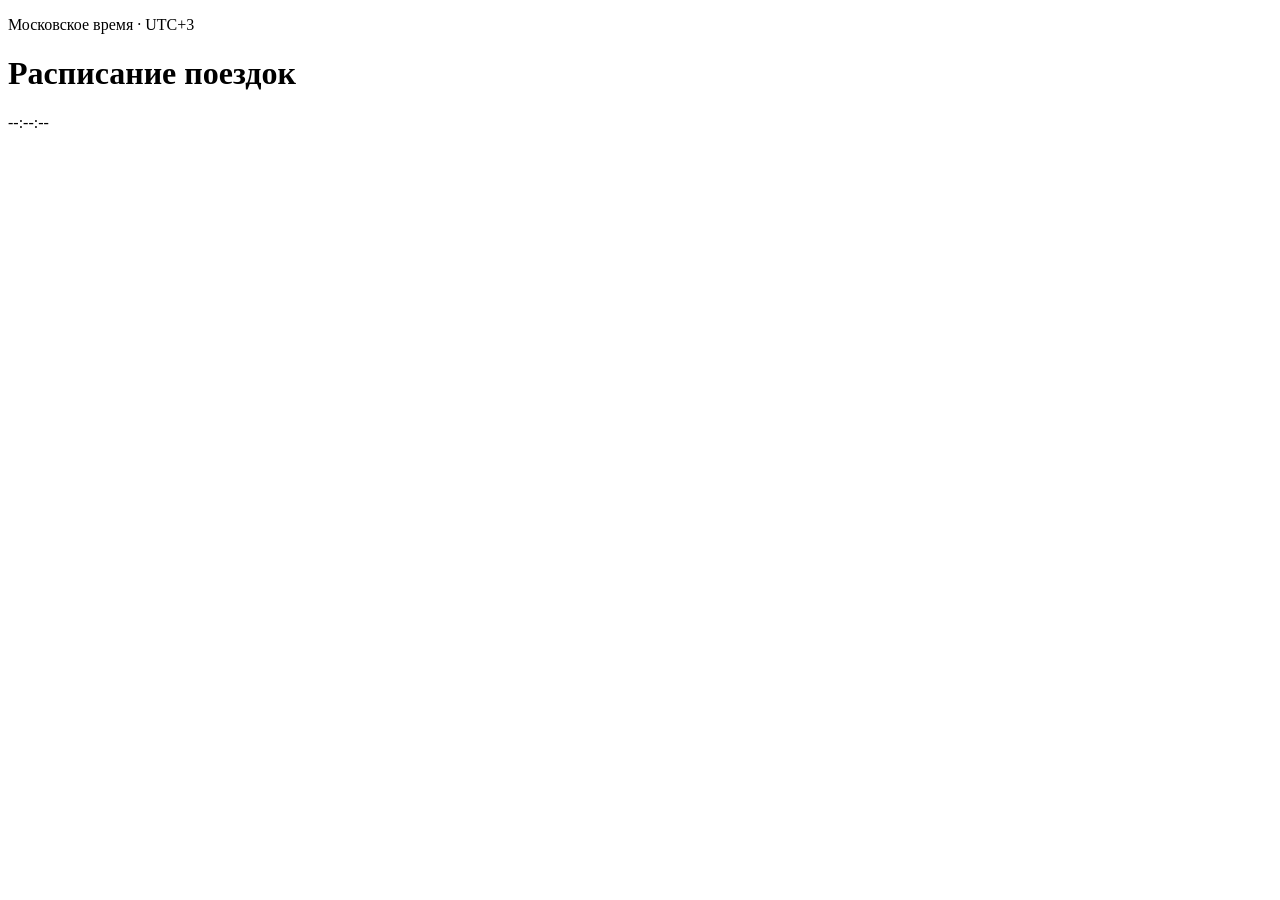
==== intex.html @ 8486a846 "Create intex.html" ====
<!DOCTYPE html>
<html lang="ru">
<head>
  <meta charset="UTF-8">
  <meta name="viewport" content="width=device-width, initial-scale=1.0, viewport-fit=cover">
  <meta name="theme-color" content="#0a0e17">
  <title>Живые поезда · MSK</title>
  <link rel="preconnect" href="https://fonts.googleapis.com">
  <link rel="preconnect" href="https://fonts.gstatic.com" crossorigin>
  <link href="https://fonts.googleapis.com/css2?family=JetBrains+Mono:wght@400;600;700&family=Manrope:wght@400;600;700;800&display=swap" rel="stylesheet">
  <link rel="stylesheet" href="css/styles.css">
</head>
<body>
  <div class="ambient" aria-hidden="true">
    <div class="ambient__orb ambient__orb--1"></div>
    <div class="ambient__orb ambient__orb--2"></div>
    <div class="ambient__grid"></div>
  </div>

  <main class="dashboard">
    <header class="dashboard__header">
      <p class="dashboard__eyebrow">Московское время · UTC+3</p>
      <h1 class="dashboard__title">Расписание поездок</h1>
      <time class="dashboard__clock" id="msk-clock" datetime="">--:--:--</time>
    </header>

    <section class="cards" id="trip-cards" aria-live="polite"></section>
  </main>

  <script type="module" src="js/app.js"></script>
</body>
</html>
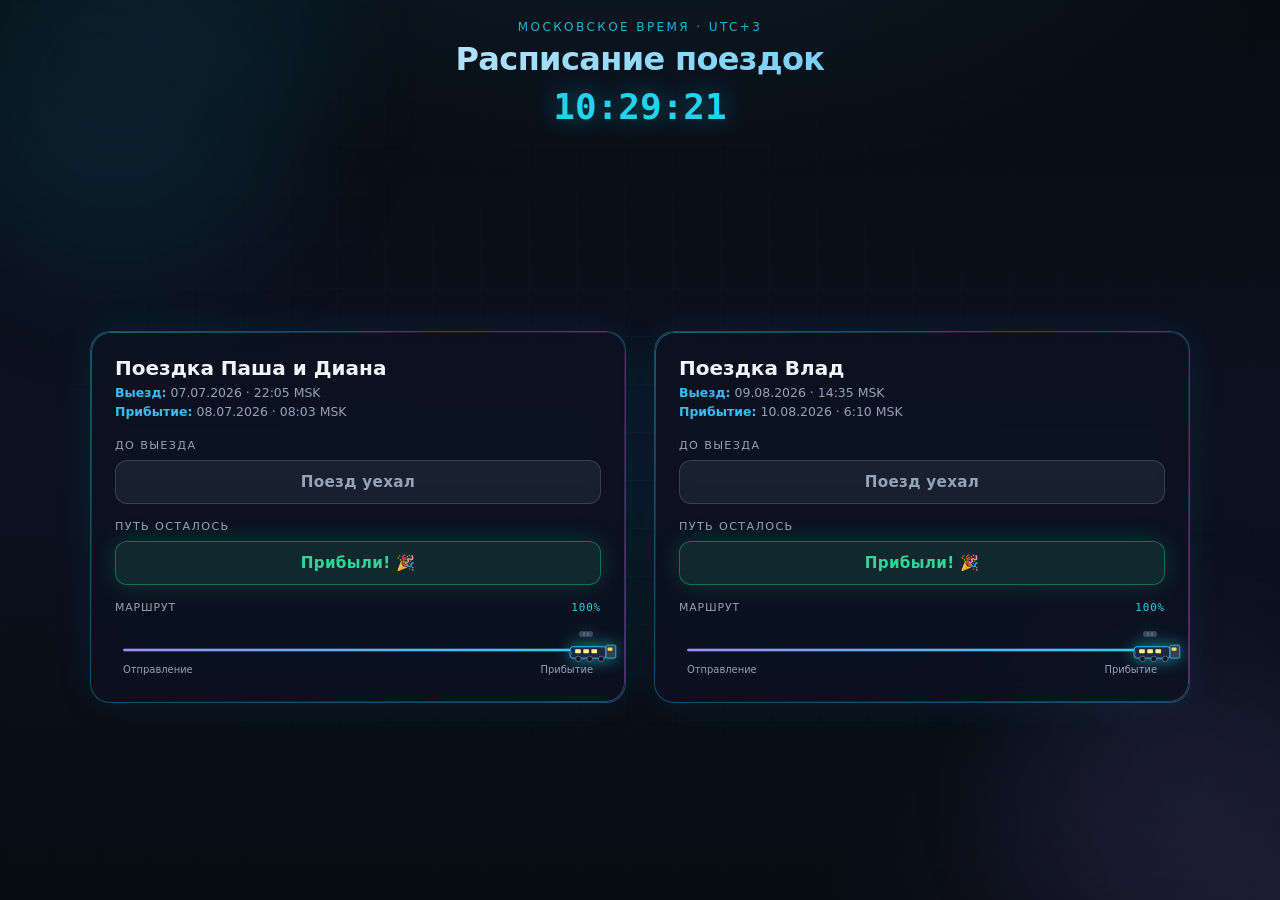
==== commit 58093bf1: "Update intex.html" ====
--- a/intex.html
+++ b/intex.html
@@ -8,7 +8,7 @@
   <link rel="preconnect" href="https://fonts.googleapis.com">
   <link rel="preconnect" href="https://fonts.gstatic.com" crossorigin>
   <link href="https://fonts.googleapis.com/css2?family=JetBrains+Mono:wght@400;600;700&family=Manrope:wght@400;600;700;800&display=swap" rel="stylesheet">
-  <link rel="stylesheet" href="css/styles.css">
+  <link rel="stylesheet" href="./style.css">
 </head>
 <body>
   <div class="ambient" aria-hidden="true">
@@ -27,6 +27,6 @@
     <section class="cards" id="trip-cards" aria-live="polite"></section>
   </main>
 
-  <script type="module" src="js/app.js"></script>
+  <script type="module" src="./app.js"></script>
 </body>
 </html>
--- a/style.css
+++ b/style.css
@@ -0,0 +1,473 @@
+/* ── Design tokens ─────────────────────────────────────────── */
+:root {
+  --bg-deep: #070b12;
+  --bg-card: rgba(12, 18, 32, 0.72);
+  --border-glow: rgba(56, 189, 248, 0.35);
+  --accent-cyan: #22d3ee;
+  --accent-purple: #a78bfa;
+  --accent-blue: #38bdf8;
+  --text-primary: #f1f5f9;
+  --text-muted: #94a3b8;
+  --success: #34d399;
+  --warning: #fbbf24;
+  --radius-lg: 20px;
+  --radius-md: 12px;
+  --font-ui: "Manrope", system-ui, sans-serif;
+  --font-mono: "JetBrains Mono", ui-monospace, monospace;
+  --shadow-glow: 0 0 40px rgba(34, 211, 238, 0.08);
+  --safe-top: env(safe-area-inset-top, 0px);
+  --safe-bottom: env(safe-area-inset-bottom, 0px);
+}
+
+*, *::before, *::after { box-sizing: border-box; }
+
+html, body {
+  margin: 0;
+  min-height: 100%;
+  min-height: 100svh;
+  overflow-x: hidden;
+}
+
+body {
+  font-family: var(--font-ui);
+  color: var(--text-primary);
+  background: var(--bg-deep);
+  background-image:
+    radial-gradient(ellipse 120% 80% at 50% -20%, rgba(56, 189, 248, 0.12), transparent 50%),
+    radial-gradient(ellipse 80% 60% at 100% 100%, rgba(167, 139, 250, 0.1), transparent 45%),
+    linear-gradient(180deg, #070b12 0%, #0c1220 50%, #070b12 100%);
+}
+
+/* ── Ambient background ────────────────────────────────────── */
+.ambient {
+  position: fixed;
+  inset: 0;
+  pointer-events: none;
+  z-index: 0;
+  overflow: hidden;
+}
+
+.ambient__orb {
+  position: absolute;
+  border-radius: 50%;
+  filter: blur(80px);
+  opacity: 0.4;
+  animation: float 18s ease-in-out infinite;
+}
+
+.ambient__orb--1 {
+  width: 40vmin;
+  height: 40vmin;
+  top: -10%;
+  left: -5%;
+  background: rgba(34, 211, 238, 0.25);
+}
+
+.ambient__orb--2 {
+  width: 35vmin;
+  height: 35vmin;
+  bottom: -5%;
+  right: -5%;
+  background: rgba(167, 139, 250, 0.2);
+  animation-delay: -9s;
+}
+
+.ambient__grid {
+  position: absolute;
+  inset: 0;
+  background-image:
+    linear-gradient(rgba(56, 189, 248, 0.03) 1px, transparent 1px),
+    linear-gradient(90deg, rgba(56, 189, 248, 0.03) 1px, transparent 1px);
+  background-size: 48px 48px;
+  mask-image: radial-gradient(ellipse 80% 70% at 50% 50%, black, transparent);
+}
+
+@keyframes float {
+  0%, 100% { transform: translate(0, 0) scale(1); }
+  50% { transform: translate(3%, 2%) scale(1.05); }
+}
+
+/* ── Dashboard layout ──────────────────────────────────────── */
+.dashboard {
+  position: relative;
+  z-index: 1;
+  min-height: 100svh;
+  display: flex;
+  flex-direction: column;
+  padding:
+    calc(1.25rem + var(--safe-top))
+    clamp(1rem, 4vw, 2.5rem)
+    calc(1.25rem + var(--safe-bottom));
+  gap: clamp(1rem, 3vh, 2rem);
+}
+
+.dashboard__header {
+  text-align: center;
+  flex-shrink: 0;
+}
+
+.dashboard__eyebrow {
+  margin: 0 0 0.35rem;
+  font-size: 0.75rem;
+  letter-spacing: 0.2em;
+  text-transform: uppercase;
+  color: var(--accent-cyan);
+  opacity: 0.85;
+}
+
+.dashboard__title {
+  margin: 0 0 0.5rem;
+  font-size: clamp(1.35rem, 4vw, 2rem);
+  font-weight: 800;
+  letter-spacing: -0.02em;
+  background: linear-gradient(135deg, var(--text-primary), var(--accent-blue));
+  -webkit-background-clip: text;
+  background-clip: text;
+  color: transparent;
+}
+
+.dashboard__clock {
+  display: block;
+  font-family: var(--font-mono);
+  font-size: clamp(1.5rem, 5vw, 2.25rem);
+  font-weight: 700;
+  color: var(--accent-cyan);
+  text-shadow: 0 0 24px rgba(34, 211, 238, 0.45);
+  font-variant-numeric: tabular-nums;
+}
+
+/* ── Cards grid ────────────────────────────────────────────── */
+.cards {
+  flex: 1;
+  display: grid;
+  grid-template-columns: repeat(auto-fit, minmax(min(100%, 340px), 1fr));
+  gap: clamp(1rem, 2.5vw, 1.75rem);
+  align-content: center;
+  max-width: 1100px;
+  width: 100%;
+  margin: 0 auto;
+}
+
+.trip-card {
+  position: relative;
+  padding: clamp(1.1rem, 3vw, 1.5rem);
+  border-radius: var(--radius-lg);
+  background: var(--bg-card);
+  border: 1px solid var(--border-glow);
+  box-shadow: var(--shadow-glow), inset 0 1px 0 rgba(255, 255, 255, 0.04);
+  backdrop-filter: blur(16px);
+  overflow: hidden;
+  animation: card-in 0.6s ease backwards;
+}
+
+.trip-card:nth-child(2) { animation-delay: 0.12s; }
+
+.trip-card::before {
+  content: "";
+  position: absolute;
+  inset: 0;
+  border-radius: inherit;
+  padding: 1px;
+  background: linear-gradient(135deg, rgba(34, 211, 238, 0.4), transparent 40%, rgba(167, 139, 250, 0.35));
+  -webkit-mask: linear-gradient(#fff 0 0) content-box, linear-gradient(#fff 0 0);
+  mask: linear-gradient(#fff 0 0) content-box, linear-gradient(#fff 0 0);
+  -webkit-mask-composite: xor;
+  mask-composite: exclude;
+  pointer-events: none;
+}
+
+@keyframes card-in {
+  from { opacity: 0; transform: translateY(16px); }
+  to { opacity: 1; transform: translateY(0); }
+}
+
+.trip-card__title {
+  margin: 0 0 0.25rem;
+  font-size: clamp(1.05rem, 2.8vw, 1.25rem);
+  font-weight: 700;
+}
+
+.trip-card__meta {
+  margin: 0 0 1.1rem;
+  font-size: 0.78rem;
+  color: var(--text-muted);
+  line-height: 1.5;
+}
+
+.trip-card__meta strong {
+  color: var(--accent-blue);
+  font-weight: 600;
+}
+
+/* ── Timer blocks ──────────────────────────────────────────── */
+.timer-block {
+  margin-bottom: 1rem;
+}
+
+.timer-block__label {
+  margin: 0 0 0.5rem;
+  font-size: 0.7rem;
+  letter-spacing: 0.12em;
+  text-transform: uppercase;
+  color: var(--text-muted);
+}
+
+.timer-grid {
+  display: grid;
+  grid-template-columns: repeat(4, 1fr);
+  gap: 0.45rem;
+}
+
+.timer-unit {
+  text-align: center;
+}
+
+.timer-unit__value {
+  position: relative;
+  display: flex;
+  align-items: center;
+  justify-content: center;
+  min-height: 2.75rem;
+  border-radius: var(--radius-md);
+  background: rgba(0, 0, 0, 0.35);
+  border: 1px solid rgba(56, 189, 248, 0.15);
+  font-family: var(--font-mono);
+  font-size: clamp(1.1rem, 3.5vw, 1.45rem);
+  font-weight: 700;
+  font-variant-numeric: tabular-nums;
+  color: var(--text-primary);
+  overflow: hidden;
+}
+
+.timer-unit__value.is-glow {
+  animation: pulse-glow 2s ease-in-out infinite;
+  color: var(--accent-cyan);
+  text-shadow: 0 0 12px rgba(34, 211, 238, 0.6);
+}
+
+@keyframes pulse-glow {
+  0%, 100% { box-shadow: 0 0 8px rgba(34, 211, 238, 0.15); }
+  50% { box-shadow: 0 0 20px rgba(34, 211, 238, 0.35); }
+}
+
+/* Flip animation on digit change */
+.timer-unit__value.is-flip {
+  animation: digit-flip 0.35s ease;
+}
+
+@keyframes digit-flip {
+  0% { transform: rotateX(0deg); opacity: 1; }
+  45% { transform: rotateX(-90deg); opacity: 0.3; }
+  100% { transform: rotateX(0deg); opacity: 1; }
+}
+
+.timer-unit__label {
+  margin-top: 0.25rem;
+  font-size: 0.62rem;
+  color: var(--text-muted);
+  text-transform: lowercase;
+}
+
+/* Status badges */
+.status-badge {
+  display: inline-flex;
+  align-items: center;
+  justify-content: center;
+  min-height: 2.75rem;
+  width: 100%;
+  padding: 0.65rem 1rem;
+  border-radius: var(--radius-md);
+  font-size: clamp(0.85rem, 2.5vw, 0.95rem);
+  font-weight: 600;
+  letter-spacing: 0.02em;
+}
+
+.status-badge--transit {
+  background: rgba(251, 191, 36, 0.12);
+  border: 1px solid rgba(251, 191, 36, 0.35);
+  color: var(--warning);
+  box-shadow: 0 0 20px rgba(251, 191, 36, 0.15);
+}
+
+.status-badge--departed {
+  background: rgba(148, 163, 184, 0.1);
+  border: 1px solid rgba(148, 163, 184, 0.25);
+  color: var(--text-muted);
+}
+
+.status-badge--arrived {
+  background: rgba(52, 211, 153, 0.12);
+  border: 1px solid rgba(52, 211, 153, 0.4);
+  color: var(--success);
+  box-shadow: 0 0 24px rgba(52, 211, 153, 0.2);
+  animation: celebrate 1.5s ease-in-out infinite;
+}
+
+@keyframes celebrate {
+  0%, 100% { transform: scale(1); }
+  50% { transform: scale(1.02); }
+}
+
+.status-badge--waiting {
+  background: rgba(56, 189, 248, 0.08);
+  border: 1px dashed rgba(56, 189, 248, 0.25);
+  color: var(--text-muted);
+}
+
+/* ── Train progress track ──────────────────────────────────── */
+.progress {
+  margin-top: 0.5rem;
+}
+
+.progress__header {
+  display: flex;
+  justify-content: space-between;
+  margin-bottom: 0.5rem;
+  font-size: 0.68rem;
+  color: var(--text-muted);
+  text-transform: uppercase;
+  letter-spacing: 0.08em;
+}
+
+.progress__percent {
+  font-family: var(--font-mono);
+  color: var(--accent-cyan);
+}
+
+.progress__track {
+  position: relative;
+  height: 56px;
+  padding: 0 8px;
+}
+
+.progress__line {
+  position: absolute;
+  top: 50%;
+  left: 8px;
+  right: 8px;
+  height: 3px;
+  transform: translateY(-50%);
+  background: rgba(30, 41, 59, 0.9);
+  border-radius: 999px;
+  overflow: hidden;
+}
+
+.progress__fill {
+  height: 100%;
+  width: 0%;
+  background: linear-gradient(90deg, var(--accent-purple), var(--accent-cyan));
+  border-radius: inherit;
+  box-shadow: 0 0 12px rgba(34, 211, 238, 0.5);
+  transition: width 0.8s linear;
+}
+
+.progress__stations {
+  position: absolute;
+  top: calc(50% + 14px);
+  left: 8px;
+  right: 8px;
+  display: flex;
+  justify-content: space-between;
+  font-size: 0.62rem;
+  color: var(--text-muted);
+}
+
+.progress__train-wrap {
+  position: absolute;
+  top: 50%;
+  left: 8px;
+  width: calc(100% - 16px);
+  height: 0;
+  transform: translateY(-50%);
+  pointer-events: none;
+}
+
+.progress__train {
+  position: absolute;
+  left: 0%;
+  transform: translate(-50%, -50%);
+  transition: left 0.8s linear;
+  filter: drop-shadow(0 0 8px rgba(34, 211, 238, 0.6));
+  animation: train-bob 1.2s ease-in-out infinite;
+}
+
+@keyframes train-bob {
+  0%, 100% { transform: translate(-50%, calc(-50% + 0px)); }
+  50% { transform: translate(-50%, calc(-50% - 3px)); }
+}
+
+.train-svg {
+  width: 52px;
+  height: auto;
+  display: block;
+}
+
+.train-svg__window {
+  animation: window-glow 2.5s ease-in-out infinite alternate;
+}
+
+@keyframes window-glow {
+  from { fill: #fef08a; opacity: 0.7; }
+  to { fill: #fde047; opacity: 1; }
+}
+
+.train-smoke {
+  position: absolute;
+  top: -6px;
+  left: 50%;
+  transform: translateX(-50%);
+  width: 20px;
+  height: 20px;
+}
+
+.train-smoke span {
+  position: absolute;
+  width: 6px;
+  height: 6px;
+  border-radius: 50%;
+  background: rgba(148, 163, 184, 0.35);
+  animation: smoke 2s ease-out infinite;
+}
+
+.train-smoke span:nth-child(2) { animation-delay: 0.6s; left: 4px; }
+.train-smoke span:nth-child(3) { animation-delay: 1.2s; left: -4px; }
+
+@keyframes smoke {
+  0% { opacity: 0.6; transform: translateY(0) scale(1); }
+  100% { opacity: 0; transform: translateY(-18px) scale(1.8); }
+}
+
+/* ── Mobile polish ─────────────────────────────────────────── */
+@media (max-width: 640px) {
+  .dashboard {
+    justify-content: flex-start;
+    gap: 1rem;
+  }
+
+  .cards {
+    align-content: start;
+  }
+
+  .timer-grid {
+    gap: 0.35rem;
+  }
+
+  .timer-unit__value {
+    min-height: 2.45rem;
+    font-size: 1rem;
+  }
+
+  .progress__track {
+    height: 48px;
+  }
+
+  .train-svg {
+    width: 44px;
+  }
+}
+
+@media (min-width: 900px) and (min-height: 600px) {
+  .dashboard {
+    justify-content: center;
+  }
+}
